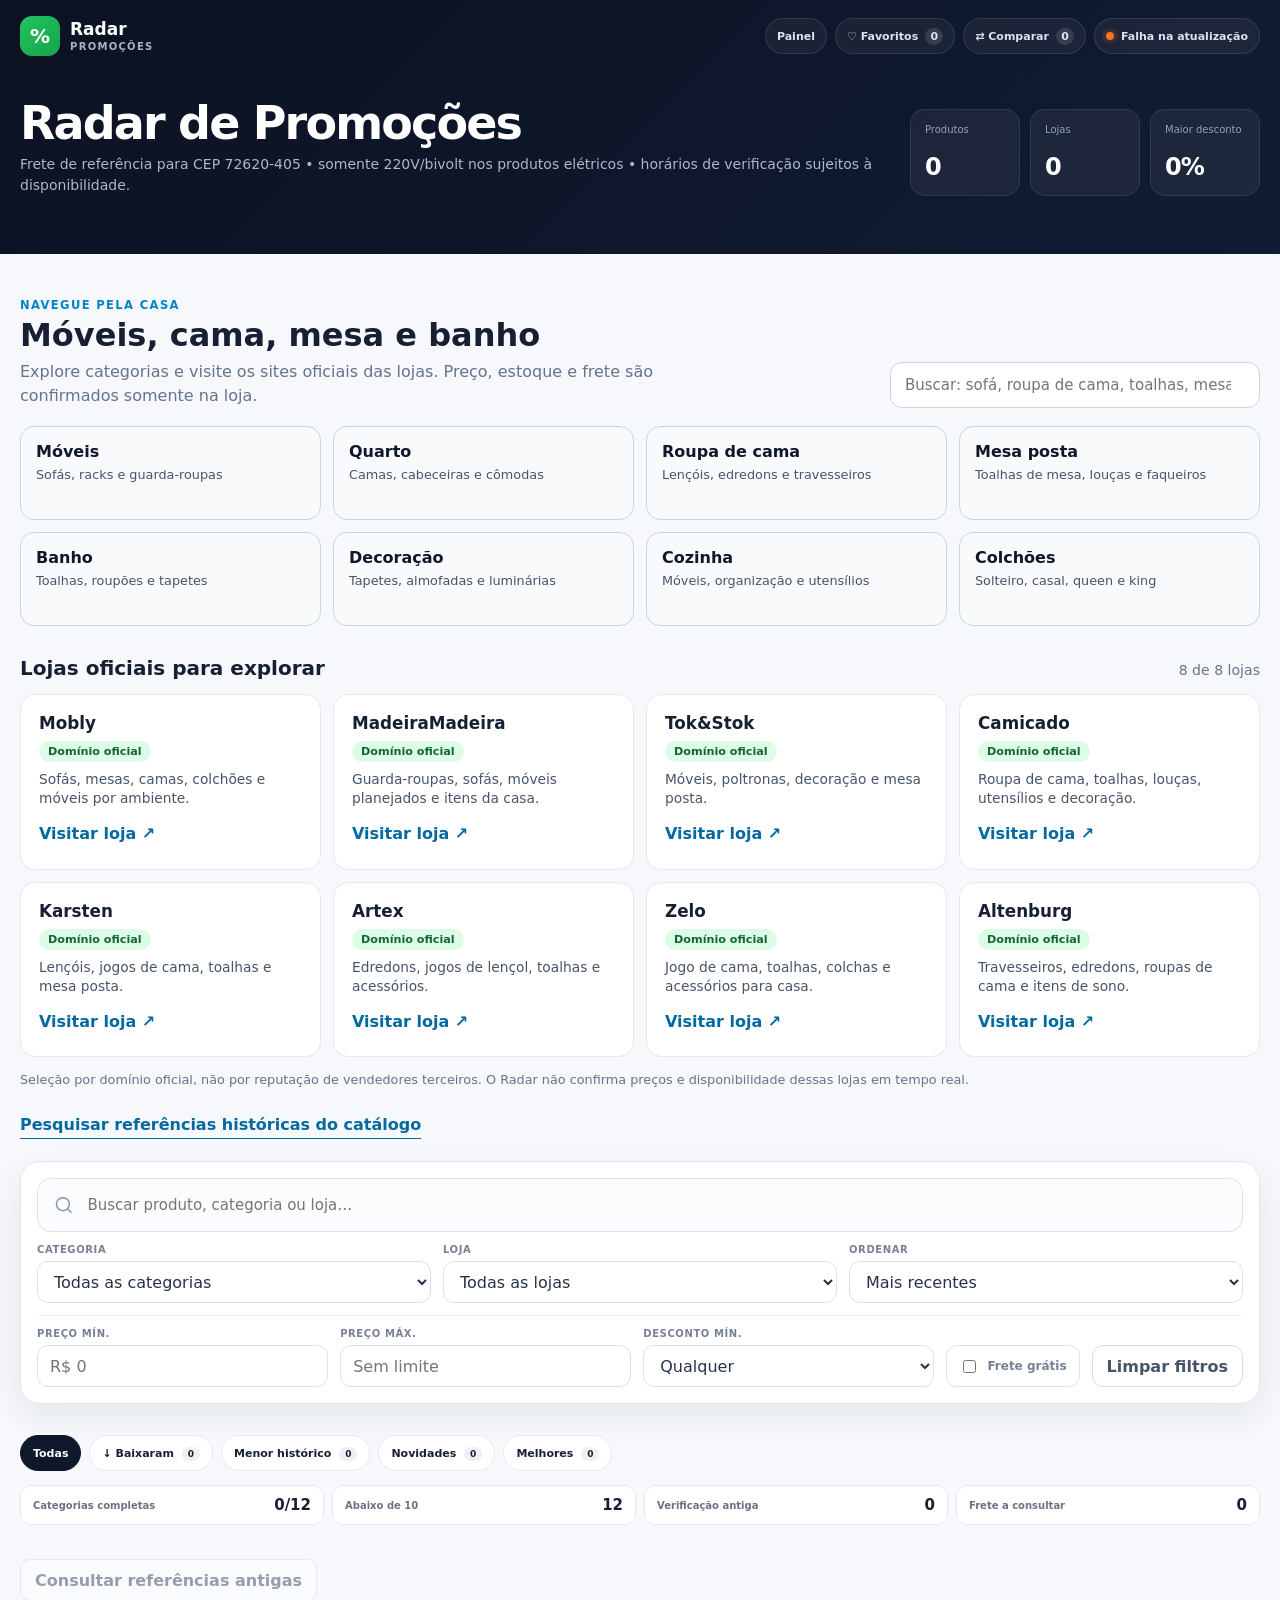
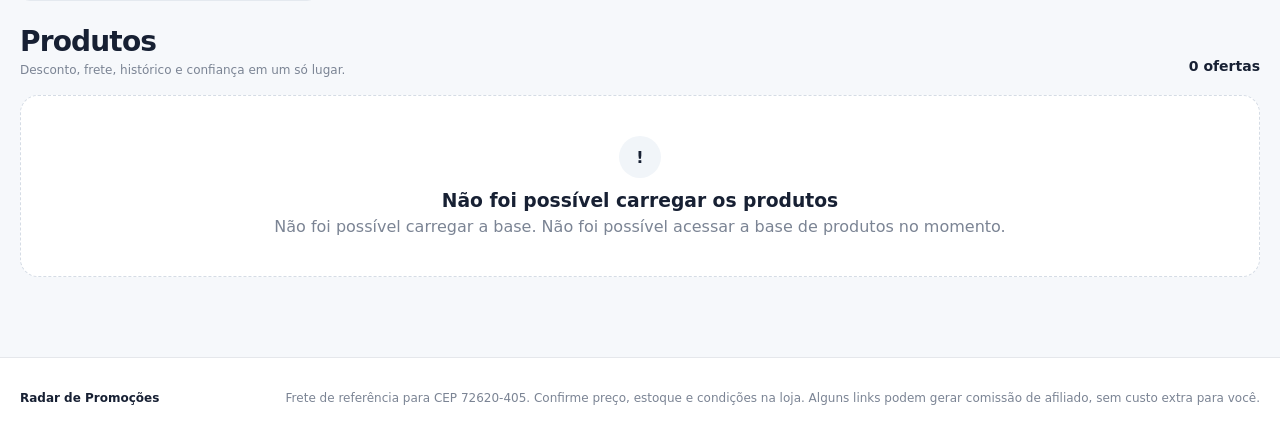
==== public/index.html @ 931dfaf1 "fix: atualizar versoes de scripts e cache PWA apos revisao" ====
<!doctype html>
<html lang="pt-BR">
<head>
  <meta charset="utf-8" />
  <meta name="viewport" content="width=device-width, initial-scale=1, viewport-fit=cover" />
  <meta name="theme-color" content="#0f172a" />
  <meta name="mobile-web-app-capable" content="yes" />
  <meta name="apple-mobile-web-app-capable" content="yes" />
  <meta name="apple-mobile-web-app-status-bar-style" content="black-translucent" />
  <meta name="apple-mobile-web-app-title" content="Radar" />
  <title>Radar de Promoções</title>
  <meta name="description" content="Catálogo de promoções com histórico de preço, frete, comparação e ofertas verificadas." />
  <meta property="og:title" content="Radar de Promoções" />
  <meta property="og:description" content="Compare preço, frete, histórico e confiança da loja em um só lugar." />
  <meta property="og:type" content="website" />
  <meta property="og:url" content="https://promocoes-65707.web.app/" />
  <link rel="canonical" href="https://promocoes-65707.web.app/" />
  <meta name="robots" content="index,follow" />
  <link rel="manifest" href="./manifest.webmanifest" />
  <link rel="icon" href="./icon.svg" type="image/svg+xml" />
  <link rel="stylesheet" href="./style.css?v=13" />
  <link rel="stylesheet" href="./enhancements.css?v=2" />
</head>
<body>
  <header class="site-header compact-header">
    <div class="container nav-wrap">
      <a class="brand" href="./" aria-label="Radar de Promoções">
        <span class="brand-mark">%</span>
        <span><strong>Radar</strong><small>Promoções</small></span>
      </a>
      <nav class="top-actions" aria-label="Ações">
        <a class="ghost-action" href="./admin.html">Painel</a>
        <button id="favoritesToggle" class="ghost-action" type="button">♡ Favoritos <span id="favoritesCount">0</span></button>
        <button id="compareToggle" class="ghost-action" type="button">⇄ Comparar <span id="compareCount">0</span></button>
        <button id="installApp" class="ghost-action hidden" type="button">Instalar app</button>
        <div class="header-status" id="status"><span class="status-dot"></span><span>Carregando…</span></div>
      </nav>
    </div>

    <div class="container hero compact-hero">
      <div class="hero-copy">
        <h1>Radar de Promoções</h1>
        <p>Frete de referência para CEP 72620-405 • somente 220V/bivolt nos produtos elétricos • horários de verificação sujeitos à disponibilidade.</p>
      </div>
      <div class="hero-stats" aria-label="Resumo do catálogo">
        <div class="stat-card"><span class="stat-label">Produtos</span><strong id="statOffers">0</strong></div>
        <div class="stat-card"><span class="stat-label">Lojas</span><strong id="statStores">0</strong></div>
        <div class="stat-card"><span class="stat-label">Maior desconto</span><strong id="statDiscount">0%</strong></div>
      </div>
    </div>
  </header>

  <main>
    <section id="homeDiscovery" class="container home-discovery" aria-label="Explorar móveis, cama, mesa e banho"></section>
    <section class="container discovery">
      <div class="search-panel">
        <div class="search-box">
          <svg viewBox="0 0 24 24" aria-hidden="true"><path d="m21 21-4.35-4.35m2.35-5.65a8 8 0 1 1-16 0 8 8 0 0 1 16 0Z"/></svg>
          <input id="search" type="search" placeholder="Buscar produto, categoria ou loja…" autocomplete="off" />
        </div>

        <div class="filter-row primary-filters">
          <label><span>Categoria</span><select id="category"><option value="">Todas as categorias</option></select></label>
          <label><span>Loja</span><select id="store"><option value="">Todas as lojas</option></select></label>
          <label><span>Ordenar</span><select id="sort">
            <option value="newest">Mais recentes</option>
            <option value="score">Melhor oferta</option>
            <option value="discount">Maior desconto</option>
            <option value="totalAsc">Menor total com frete</option>
            <option value="priceAsc">Menor preço</option>
            <option value="priceDesc">Maior preço</option>
          </select></label>
        </div>

        <div class="advanced-filters">
          <label><span>Preço mín.</span><input id="minPrice" type="number" min="0" step="50" placeholder="R$ 0" /></label>
          <label><span>Preço máx.</span><input id="maxPrice" type="number" min="0" step="50" placeholder="Sem limite" /></label>
          <label><span>Desconto mín.</span><select id="minDiscount">
            <option value="0">Qualquer</option><option value="10">10%+</option><option value="20">20%+</option><option value="30">30%+</option><option value="40">40%+</option>
          </select></label>
          <label class="check-filter"><input id="freeShipping" type="checkbox" /><span>Frete grátis</span></label>
          <button id="clearFilters" class="clear-filter" type="button">Limpar filtros</button>
        </div>
      </div>
      <div class="category-strip-wrap"><div class="category-strip" id="categoryChips" aria-label="Categorias"></div></div>
    </section>

    <section class="container offers-section">
      <div class="state-card freshness-notice hidden" id="freshnessWarning" role="status"></div>
      <button id="historicalToggle" class="secondary-button" type="button" disabled>Consultar referências antigas</button>
      <div class="section-heading">
        <div><h2>Produtos</h2><p class="section-subtitle">Desconto, frete, histórico e confiança em um só lugar.</p></div>
        <div class="section-meta"><strong id="count">0 ofertas</strong><span id="updated"></span></div>
      </div>
      <section id="offers" class="grid"></section>
      <section id="empty" class="state-card hidden"><div class="state-icon">⌕</div><h3>Nenhum produto encontrado</h3><p>Tente outro termo ou remova algum filtro.</p></section>
      <section id="error" class="state-card hidden"><div class="state-icon">!</div><h3>Não foi possível carregar os produtos</h3><p id="errorMessage"></p></section>
    </section>
  </main>

  <aside id="comparePanel" class="drawer hidden" aria-label="Comparação de produtos">
    <div class="drawer-backdrop" data-close-compare></div>
    <div class="drawer-card">
      <div class="drawer-head"><div><strong>Comparar produtos</strong><small>Selecione até 3</small></div><button type="button" class="icon-button" data-close-compare>×</button></div>
      <div id="compareContent" class="compare-content"></div>
      <button id="clearCompare" class="secondary-button" type="button">Limpar comparação</button>
    </div>
  </aside>

  <nav class="mobile-nav" aria-label="Navegação do app">
    <a href="./" class="mobile-nav-item active"><span>⌂</span><small>Início</small></a>
    <button id="mobileFavorites" class="mobile-nav-item" type="button"><span>♡</span><small>Favoritos</small></button>
    <button id="mobileCompare" class="mobile-nav-item" type="button"><span>⇄</span><small>Comparar</small></button>
    <a href="./admin.html" class="mobile-nav-item"><span>▦</span><small>Painel</small></a>
  </nav>

  <footer class="site-footer"><div class="container footer-inner"><strong>Radar de Promoções</strong><p>Frete de referência para CEP 72620-405. Confirme preço, estoque e condições na loja. Alguns links podem gerar comissão de afiliado, sem custo extra para você.</p></div></footer>

  <script src="./fetch-fallback.js?v=1"></script>
  <script src="./catalog-policy.js?v=2"></script>
  <script src="./search-engine.js?v=1"></script>
  <script src="./app.js?v=13"></script>
  <script src="./auto-refresh.js?v=1"></script>
  <script src="./enhancements.js?v=1"></script>
  <script src="./home-discovery.js?v=1"></script>
  <script>
    let installPrompt = null;
    const installButton = document.getElementById('installApp');
    if ('serviceWorker' in navigator) window.addEventListener('load', () => navigator.serviceWorker.register('/sw.js'));
    window.addEventListener('beforeinstallprompt', e => { e.preventDefault(); installPrompt = e; installButton?.classList.remove('hidden'); });
    installButton?.addEventListener('click', async () => { if (!installPrompt) return; installPrompt.prompt(); await installPrompt.userChoice; installPrompt = null; installButton.classList.add('hidden'); });
    window.addEventListener('appinstalled', () => { installPrompt = null; installButton?.classList.add('hidden'); });
  </script>
</body>
</html>
---- public/style.css ----
:root{font-family:Inter,ui-sans-serif,system-ui,-apple-system,BlinkMacSystemFont,"Segoe UI",sans-serif;color:#172033;background:#f6f8fb;--navy:#0f172a;--ink:#172033;--muted:#6b7280;--line:#e6eaf0;--surface:#fff;--accent:#16a34a;--accent-soft:#ecfdf3;--orange:#f97316;--blue:#2563eb;--shadow:0 12px 32px rgba(15,23,42,.08)}*{box-sizing:border-box}html{scroll-behavior:smooth}body{margin:0;min-height:100vh;background:#f6f8fb;color:var(--ink)}a{color:inherit}button,input,select{font:inherit}.container{width:min(1240px,calc(100% - 36px));margin:0 auto}.hidden{display:none!important}.site-header{color:#fff;background:linear-gradient(135deg,#0b1222,#111c33);padding-bottom:58px}.nav-wrap{min-height:72px;display:flex;align-items:center;justify-content:space-between;gap:20px}.brand{display:inline-flex;align-items:center;gap:10px;text-decoration:none}.brand-mark{width:40px;height:40px;display:grid;place-items:center;border-radius:12px;background:linear-gradient(135deg,#22c55e,#16a34a);font-weight:900;font-size:20px}.brand>span:last-child{display:grid;line-height:1}.brand strong{font-size:17px}.brand small{margin-top:4px;color:#a9b2c4;font-size:10px;text-transform:uppercase;letter-spacing:.13em;font-weight:800}.top-actions{display:flex;gap:8px;align-items:center;flex-wrap:wrap;justify-content:flex-end}.ghost-action,.header-status{display:inline-flex;align-items:center;gap:7px;min-height:36px;padding:0 11px;border-radius:999px;border:1px solid rgba(255,255,255,.1);background:rgba(255,255,255,.05);color:#dce3ef;font-size:11px;font-weight:800;text-decoration:none}.ghost-action{cursor:pointer}.ghost-action.active,.ghost-action:hover{background:#fff;color:var(--navy)}.ghost-action span{min-width:18px;padding:2px 5px;border-radius:999px;background:rgba(255,255,255,.12);text-align:center}.ghost-action.active span{background:#e2e8f0}.status-dot{width:8px;height:8px;border-radius:50%;background:#22c55e;box-shadow:0 0 0 4px rgba(34,197,94,.12)}.compact-hero{display:grid;grid-template-columns:1fr auto;gap:28px;align-items:end;padding-top:28px}.compact-hero h1{margin:0 0 8px;font-size:clamp(30px,4vw,46px);letter-spacing:-.04em;line-height:1}.compact-hero .hero-copy p{margin:0;color:#aeb8ca;font-size:14px;line-height:1.5}.hero-stats{display:grid;grid-template-columns:repeat(3,110px);gap:10px}.stat-card{padding:14px;border-radius:15px;border:1px solid rgba(255,255,255,.09);background:rgba(255,255,255,.055)}.stat-label{display:block;color:#95a1b5;font-size:10px;min-height:25px}.stat-card strong{display:block;margin-top:4px;font-size:24px;letter-spacing:-.04em}.discovery{position:relative;margin-top:-28px;z-index:2}.search-panel{padding:16px;border-radius:20px;background:#fff;border:1px solid #e3e8ef;box-shadow:var(--shadow)}.search-box{min-height:54px;display:flex;align-items:center;gap:12px;padding:0 16px;border:1px solid #dce2ea;border-radius:14px;background:#fbfcfe}.search-box:focus-within{border-color:#8fd4a7;box-shadow:0 0 0 4px rgba(34,197,94,.08)}.search-box svg{width:20px;height:20px;fill:none;stroke:#8792a5;stroke-width:1.8;stroke-linecap:round}.search-box input{width:100%;border:0;outline:0;background:transparent;color:var(--ink);font-size:15px}.filter-row{display:grid;grid-template-columns:repeat(3,1fr);gap:12px;margin-top:12px}.filter-row label,.advanced-filters label{display:grid;gap:6px}.filter-row label>span,.advanced-filters label>span{color:#778195;font-size:10px;font-weight:800;text-transform:uppercase;letter-spacing:.06em}select,.advanced-filters input[type=number]{width:100%;min-height:42px;padding:0 12px;border:1px solid #dde2ea;border-radius:11px;background:#fff;color:#273248;outline:none}.advanced-filters{display:grid;grid-template-columns:1fr 1fr 1fr auto auto;gap:12px;align-items:end;margin-top:12px;padding-top:12px;border-top:1px solid #eef2f6}.check-filter{min-height:42px;display:flex!important;grid-template-columns:auto 1fr;align-items:center;gap:8px!important;padding:0 12px;border:1px solid #dde2ea;border-radius:11px;background:#fff}.check-filter span{text-transform:none!important;letter-spacing:0!important;font-size:12px!important}.clear-filter,.secondary-button{min-height:42px;padding:0 14px;border:1px solid #d7dde6;border-radius:11px;background:#fff;color:#475569;font-weight:800;cursor:pointer}.clear-filter:hover,.secondary-button:hover{background:#f8fafc}.category-strip{display:flex;gap:8px;padding:16px 2px 3px;overflow-x:auto;scrollbar-width:none}.category-strip::-webkit-scrollbar{display:none}.category-chip{flex:0 0 auto;border:1px solid #e1e6ed;background:#fff;color:#455066;padding:8px 12px;border-radius:999px;font-size:12px;font-weight:800;cursor:pointer}.category-chip b{margin-left:4px;padding:2px 6px;border-radius:999px;background:#f1f5f9;font-size:10px}.category-chip.active{background:var(--navy);color:#fff;border-color:var(--navy)}.category-chip.active b{background:rgba(255,255,255,.15)}.offers-section{padding:34px 0 80px}.section-heading{display:flex;align-items:end;justify-content:space-between;gap:20px;margin-bottom:18px}.section-heading h2{margin:0;font-size:28px;letter-spacing:-.03em}.section-subtitle{margin:5px 0 0;color:#7b8494;font-size:12px}.section-meta{display:grid;justify-items:end;gap:3px}.section-meta strong{font-size:14px}.section-meta span{font-size:11px;color:#8a94a6}.grid{display:grid;grid-template-columns:repeat(4,minmax(0,1fr));gap:18px}.card{overflow:hidden;display:flex;flex-direction:column;border:1px solid #e7ebf0;border-radius:19px;background:#fff;box-shadow:0 6px 18px rgba(15,23,42,.05);transition:.2s ease}.card:hover{transform:translateY(-3px);box-shadow:0 18px 40px rgba(15,23,42,.1)}.image-wrap{position:relative;display:grid;place-items:center;aspect-ratio:1.18/1;background:#fff;border-bottom:1px solid #eff2f5}.image-link{width:100%;height:100%;display:block}.product-image{width:100%;height:100%;object-fit:contain;padding:18px}.badge{position:absolute;top:11px;left:11px;padding:7px 9px;border-radius:9px;background:#f97316;color:#fff;font-size:12px;font-weight:900}.favorite-button{position:absolute;left:11px;bottom:11px;width:34px;height:34px;border-radius:50%;border:1px solid #e5e7eb;background:rgba(255,255,255,.96);color:#64748b;font-size:18px;cursor:pointer;box-shadow:0 4px 12px rgba(15,23,42,.08)}.favorite-button.active{color:#dc2626;background:#fff1f2}.store-pill{position:absolute;right:11px;top:11px;max-width:55%;overflow:hidden;text-overflow:ellipsis;white-space:nowrap;padding:7px 9px;border-radius:9px;background:rgba(255,255,255,.95);border:1px solid #e8ecf1;color:#5b6577;font-size:10px;font-weight:800}.card-body{padding:15px;display:flex;flex-direction:column;gap:9px;flex:1}.tag-row{display:flex;gap:5px;flex-wrap:wrap;min-height:21px}.tag{display:inline-flex;align-items:center;padding:4px 7px;border-radius:999px;background:#f1f5f9;color:#475569;font-size:9px;font-weight:900}.tag-new{background:#dbeafe;color:#1d4ed8}.tag-drop{background:#dcfce7;color:#15803d}.tag-trust{background:#ecfdf3;color:#166534}.category-label{color:var(--accent);font-size:10px;font-weight:900;text-transform:uppercase;letter-spacing:.08em}.product-name{margin:0;min-height:43px;display:-webkit-box;-webkit-line-clamp:2;-webkit-box-orient:vertical;overflow:hidden;font-size:15px;line-height:1.42;font-weight:800}.product-name a{text-decoration:none}.score-row{display:flex;align-items:center;justify-content:space-between;gap:8px}.score-badge{display:inline-flex;padding:5px 7px;border-radius:8px;background:#f1f5f9;color:#475569;font-size:10px;font-weight:900}.score-excelente{background:#dcfce7;color:#166534}.score-boa{background:#ecfccb;color:#3f6212}.score-interessante{background:#fef3c7;color:#92400e}.history-note{color:#64748b;font-size:9px}.old-price{min-height:16px;color:#9aa3b2;text-decoration:line-through;font-size:11px}.price-line{display:flex;align-items:baseline;gap:7px;flex-wrap:wrap}.price{font-size:24px;font-weight:950;letter-spacing:-.04em}.saving{color:#15803d;font-size:10px;font-weight:900}.perks{display:flex;flex-wrap:wrap;gap:6px}.perk{padding:6px 8px;border-radius:8px;background:#f7f9fb;border:1px solid #edf0f4;color:#637087;font-size:10px;font-weight:750}.perk.coupon{background:var(--accent-soft);border-color:#d6f3df;color:#16763a}.perk.total{background:#eff6ff;border-color:#dbeafe;color:#1d4ed8}.compare-check{display:flex;align-items:center;gap:7px;color:#64748b;font-size:10px;font-weight:800}.verified{display:flex;align-items:center;gap:6px;color:#8a94a6;font-size:10px;margin-top:auto}.verified:before{content:"✓";width:17px;height:17px;display:grid;place-items:center;border-radius:50%;background:var(--accent-soft);color:var(--accent);font-weight:900}.card-actions{display:grid;grid-template-columns:auto 1fr;gap:7px}.details,.buy{display:flex;align-items:center;justify-content:center;min-height:42px;border-radius:11px;text-decoration:none;font-size:12px;font-weight:900}.details{padding:0 12px;border:1px solid #dde3ea;color:#475569;background:#fff}.buy{background:var(--navy);color:#fff}.buy:hover{background:#1e293b}.state-card{background:#fff;border:1px dashed #d5dce5;border-radius:18px;padding:40px 20px;text-align:center}.state-icon{width:42px;height:42px;margin:0 auto 12px;display:grid;place-items:center;border-radius:50%;background:#f1f5f9;font-weight:900}.state-card h3{margin:0 0 6px}.state-card p{margin:0;color:#7b8494}.drawer{position:fixed;inset:0;z-index:50}.drawer-backdrop{position:absolute;inset:0;background:rgba(15,23,42,.45)}.drawer-card{position:absolute;right:0;top:0;bottom:0;width:min(720px,94vw);background:#fff;padding:20px;box-shadow:-20px 0 50px rgba(15,23,42,.18);overflow:auto}.drawer-head{display:flex;justify-content:space-between;align-items:center;margin-bottom:18px}.drawer-head>div{display:grid;gap:3px}.drawer-head small{color:#94a3b8}.icon-button{width:36px;height:36px;border:1px solid #e2e8f0;border-radius:50%;background:#fff;font-size:24px;cursor:pointer}.compare-scroll{overflow-x:auto}.compare-table{width:100%;border-collapse:collapse;min-width:560px}.compare-table th,.compare-table td{border-bottom:1px solid #eef2f7;padding:12px;text-align:left;vertical-align:top;font-size:12px}.compare-table th{font-weight:900;color:#334155}.compare-table thead th{position:relative;background:#f8fafc}.compare-remove{float:right;border:0;background:transparent;font-size:18px;cursor:pointer;color:#94a3b8}.empty-compare{padding:30px;border:1px dashed #d6dde6;border-radius:14px;color:#64748b;text-align:center}.site-footer{border-top:1px solid #e5e7eb;background:#fff}.footer-inner{min-height:80px;display:flex;align-items:center;justify-content:space-between;gap:20px;font-size:12px}.footer-inner p{margin:0;color:#7b8494}.mobile-nav{display:none}.detail-page,.admin-page{padding:28px 0 70px}.detail-grid{display:grid;grid-template-columns:minmax(300px,.8fr) minmax(0,1.2fr);gap:28px}.detail-card,.admin-card{background:#fff;border:1px solid #e7ebf0;border-radius:18px;padding:20px;box-shadow:0 6px 18px rgba(15,23,42,.05)}.detail-image{width:100%;aspect-ratio:1/1;object-fit:contain}.detail-title{margin:0 0 10px;font-size:28px;line-height:1.15}.detail-meta{display:flex;flex-wrap:wrap;gap:7px;margin:12px 0}.detail-price{font-size:34px;font-weight:950}.history-bars{display:flex;align-items:flex-end;gap:8px;min-height:180px;padding:18px 0;border-bottom:1px solid #eef2f7}.history-bar-wrap{flex:1;min-width:20px;text-align:center}.history-bar{width:100%;min-height:6px;border-radius:6px 6px 0 0;background:linear-gradient(#22c55e,#16a34a)}.history-bar-wrap small{display:block;margin-top:6px;color:#64748b;font-size:9px}.admin-grid{display:grid;grid-template-columns:repeat(4,1fr);gap:14px}.admin-stat{background:#fff;border:1px solid #e5eaf0;border-radius:15px;padding:18px}.admin-stat span{display:block;color:#64748b;font-size:11px}.admin-stat strong{display:block;margin-top:6px;font-size:28px}.admin-table{width:100%;border-collapse:collapse}.admin-table th,.admin-table td{padding:10px;border-bottom:1px solid #eef2f7;text-align:left;font-size:12px}.log-list{display:grid;gap:9px}.log-item{padding:12px;border:1px solid #edf1f5;border-radius:10px;background:#fbfcfd;font-size:12px}.app-header-simple{background:#0f172a;color:#fff}.app-header-simple .container{min-height:66px;display:flex;align-items:center;justify-content:space-between}.back-link{color:#dbe4ef;text-decoration:none;font-weight:800;font-size:12px}
@media(max-width:1050px){.grid{grid-template-columns:repeat(3,minmax(0,1fr))}.compact-hero{grid-template-columns:1fr}.hero-stats{grid-template-columns:repeat(3,minmax(0,1fr));max-width:430px}.advanced-filters{grid-template-columns:repeat(3,1fr)}.admin-grid{grid-template-columns:repeat(2,1fr)}}
@media(max-width:760px){.container{width:min(100% - 24px,1240px)}.site-header{padding-bottom:48px}.nav-wrap{min-height:66px}.top-actions .ghost-action:not(#installApp),.header-status{display:none}.compact-hero{padding-top:18px}.hero-stats{width:100%;max-width:none}.filter-row,.advanced-filters{grid-template-columns:1fr 1fr}.grid{grid-template-columns:repeat(2,minmax(0,1fr))}.section-heading{align-items:flex-start;flex-direction:column}.section-meta{justify-items:start}.footer-inner{padding:18px 0 82px;align-items:flex-start;flex-direction:column}.mobile-nav{position:fixed;z-index:40;left:10px;right:10px;bottom:max(10px,env(safe-area-inset-bottom));display:grid;grid-template-columns:repeat(4,1fr);padding:7px;border:1px solid #dfe5ec;border-radius:18px;background:rgba(255,255,255,.96);box-shadow:0 14px 40px rgba(15,23,42,.18);backdrop-filter:blur(14px)}.mobile-nav-item{border:0;background:transparent;text-decoration:none;color:#64748b;display:grid;place-items:center;gap:2px;padding:6px;border-radius:12px;cursor:pointer}.mobile-nav-item span{font-size:18px}.mobile-nav-item small{font-size:9px;font-weight:800}.mobile-nav-item.active{background:#f1f5f9;color:#0f172a}.detail-grid{grid-template-columns:1fr}.admin-grid{grid-template-columns:1fr 1fr}}
@media(max-width:520px){.grid{grid-template-columns:1fr}.hero-stats{grid-template-columns:repeat(3,1fr);gap:7px}.stat-card{padding:11px}.stat-card strong{font-size:20px}.brand small{display:none}.product-name{min-height:auto}.advanced-filters{grid-template-columns:1fr}.card-actions{grid-template-columns:1fr 1fr}.admin-grid{grid-template-columns:1fr}.detail-title{font-size:23px}}

/* Avisos de validade e integridade do catálogo */
.freshness-notice{margin:0 0 14px;padding:15px 18px;border:1px solid #d97706;background:#fffbeb;color:#78350f;font-weight:600}
#historicalToggle{display:block;margin:0 0 24px;padding:10px 14px;border-radius:10px;cursor:pointer}
#historicalToggle:disabled{opacity:.55;cursor:not-allowed}
.tag-stale{background:#fff3d6;color:#92400e;border:1px solid #f59e0b}
.stale-alert{background:#fffbeb;color:#78350f;border-left:4px solid #f59e0b;padding:12px;border-radius:8px;line-height:1.45}

/* Descoberta da casa: editorial e links para dominios oficiais */
.home-discovery{margin-top:22px;margin-bottom:26px;padding-top:22px;padding-bottom:24px}
.home-discovery-heading{display:flex;align-items:end;justify-content:space-between;gap:24px;margin-bottom:18px}
.home-discovery-heading h2{font-size:clamp(1.5rem,2.5vw,2.25rem);margin:4px 0 6px}
.home-discovery-heading p{max-width:650px;margin:0;color:#64748b;line-height:1.5}
.home-eyebrow{display:block;font-weight:800;text-transform:uppercase;letter-spacing:.12em;color:#0284c7;font-size:.72rem}
.home-store-search{width:min(100%,370px);min-height:46px;padding:12px 14px;border:1px solid #cbd5e1;background:#fff;color:#0f172a;border-radius:12px;font-size:15px}
.home-topic-grid{display:grid;grid-template-columns:repeat(4,minmax(0,1fr));gap:12px}
.home-topic{display:flex;flex-direction:column;text-align:left;gap:5px;min-height:94px;padding:15px;border:1px solid #cbd5e1;border-radius:14px;background:#f8fafc;color:#0f172a;cursor:pointer;transition:transform .15s,border-color .15s}
.home-topic:hover,.home-topic.active{border-color:#0284c7;background:#ecfeff;transform:translateY(-1px)}
.home-topic strong{font-weight:800;font-size:1rem}
.home-topic small{font-size:.8rem;line-height:1.35;color:#475569}
.home-store-heading{display:flex;justify-content:space-between;align-items:baseline;margin-top:30px;margin-bottom:14px;gap:10px}
.home-store-heading h3{font-size:1.25rem;margin:0}
.home-store-count{color:#64748b;font-size:.88rem}
.home-store-grid{display:grid;grid-template-columns:repeat(4,minmax(0,1fr));gap:12px}
.home-store-card{display:flex;flex-direction:column;align-items:start;gap:8px;padding:18px;border:1px solid #e2e8f0;border-radius:15px;background:#fff}
.home-store-card h4{margin:0;font-size:1.05rem}
.home-store-card p{font-size:.86rem;line-height:1.4;color:#475569;flex:1;margin:0}
.home-official-pill{color:#166534;background:#dcfce7;border-radius:16px;padding:4px 9px;font-size:.7rem;font-weight:800}
.home-store-link{display:inline-flex;min-height:34px;align-items:center;font-weight:750;color:#0369a1;text-decoration:none}
.home-store-link:hover{text-decoration:underline}
.home-store-note{font-size:.8rem;line-height:1.5;color:#64748b;margin-top:13px}
.home-history-link{display:block;margin:22px 0 0;border:0;border-bottom:1px solid currentColor;background:transparent;padding:4px 0;cursor:pointer;color:#0369a1;font-weight:700}
.home-no-stores{padding:16px;color:#64748b}
@media(max-width:900px){.home-store-grid,.home-topic-grid{grid-template-columns:repeat(2,minmax(0,1fr))}.home-discovery-heading{align-items:stretch;flex-direction:column}.home-store-search{width:100%}}
@media(max-width:540px){.home-store-grid{grid-template-columns:1fr}.home-topic-grid{grid-template-columns:repeat(2,minmax(0,1fr));gap:8px}.home-topic{min-height:82px;padding:11px}.home-discovery{padding-bottom:10px}}
---- public/enhancements.css ----
.smart-tools{display:grid;gap:10px;margin:10px 0 0}.smart-view-row{display:flex;gap:8px;overflow-x:auto;padding:2px 0 4px;scrollbar-width:none}.smart-view-row::-webkit-scrollbar{display:none}.smart-view{flex:0 0 auto;min-height:36px;padding:0 12px;border:1px solid var(--line,#e5e7eb);border-radius:999px;background:var(--surface,#fff);color:var(--ink,#172033);font-size:11px;font-weight:900;cursor:pointer}.smart-view b{margin-left:4px;padding:2px 6px;border-radius:999px;background:rgba(148,163,184,.16);font-size:9px}.smart-view.active{background:var(--navy,#0f172a);color:#fff;border-color:var(--navy,#0f172a)}.catalog-health{display:grid;grid-template-columns:repeat(4,minmax(0,1fr));gap:8px}.catalog-health>div{display:flex;align-items:center;justify-content:space-between;gap:10px;padding:10px 12px;border:1px solid var(--line,#e5e7eb);border-radius:12px;background:var(--surface,#fff)}.catalog-health span{font-size:10px;color:var(--muted,#6b7280);font-weight:700}.catalog-health strong{font-size:15px}.smart-hidden{display:none!important}.load-more-area{display:flex;justify-content:center;padding:24px 0 0}.load-more-button{min-height:44px;padding:0 18px;border:1px solid var(--line,#d7dde6);border-radius:12px;background:var(--surface,#fff);color:var(--ink,#172033);font-weight:900;cursor:pointer}.load-more-button:hover{transform:translateY(-1px)}.score-badge{cursor:help}.perk.total{font-weight:900}.verified{font-weight:700}.share-actions{display:flex;gap:8px;flex-wrap:wrap;margin-top:10px}.share-offer,.score-help{min-height:40px;padding:0 13px;border:1px solid var(--line,#d7dde6);border-radius:11px;background:var(--surface,#fff);color:var(--ink,#172033);font-weight:900;cursor:pointer}.score-explanation{margin-top:10px;padding:12px;border-radius:12px;background:rgba(148,163,184,.12);color:var(--muted,#64748b);font-size:12px;line-height:1.5}.seo-note{font-size:10px;color:var(--muted,#64748b)}
/* Imagens: sempre mostrar o produto inteiro, principalmente no celular */
.image-wrap{overflow:hidden}.image-link{display:flex!important;align-items:center;justify-content:center;min-width:0;min-height:0}.product-image{display:block;max-width:100%;max-height:100%;object-fit:contain!important;object-position:center center!important}.detail-image{display:block;max-width:100%;height:auto!important;object-fit:contain!important;object-position:center center!important}
@media(max-width:760px){.catalog-health{grid-template-columns:repeat(2,minmax(0,1fr))}.smart-tools{margin-top:6px}.smart-view{min-height:34px;padding:0 10px}.catalog-health>div{padding:9px 10px}.image-wrap{aspect-ratio:1/1!important;min-height:170px;background:#fff}.product-image{width:100%!important;height:100%!important;padding:10px!important;object-fit:contain!important}.detail-card:first-child{padding:12px!important}.detail-image{width:100%!important;max-height:70vh!important;padding:8px!important}}
@media(max-width:480px){.image-wrap{min-height:155px}.product-image{padding:8px!important}}
@media(prefers-color-scheme:dark){:root{--ink:#e5e7eb;--muted:#94a3b8;--line:#303846;--surface:#16181c}body{background:#202224!important;color:#e5e7eb!important}.search-panel,.search-box,.card,.state-card,.drawer-card,.site-footer,.detail-card,.admin-card,.admin-stat,.category-chip,.clear-filter,.secondary-button,.check-filter,select,.advanced-filters input[type=number]{background:#16181c!important;color:#e5e7eb!important;border-color:#343a46!important}.search-box input{color:#e5e7eb!important}.category-chip.active,.buy{background:#0f172a!important}.perk{background:#20242a!important;border-color:#343a46!important;color:#cbd5e1!important}.perk.total{background:#172033!important;color:#bfdbfe!important}.details{background:#16181c!important;color:#e5e7eb!important;border-color:#343a46!important}.admin-table th,.admin-table td,.compare-table th,.compare-table td{border-color:#303846!important}.log-item{background:#1d2025!important;border-color:#303846!important}.mobile-nav{background:#111827!important;border-color:#303846!important}.smart-view.active{background:#e5e7eb!important;color:#111827!important}.catalog-health>div,.smart-view,.load-more-button,.share-offer,.score-help{background:#16181c;color:#e5e7eb;border-color:#343a46}.image-wrap{background:#fff!important}}
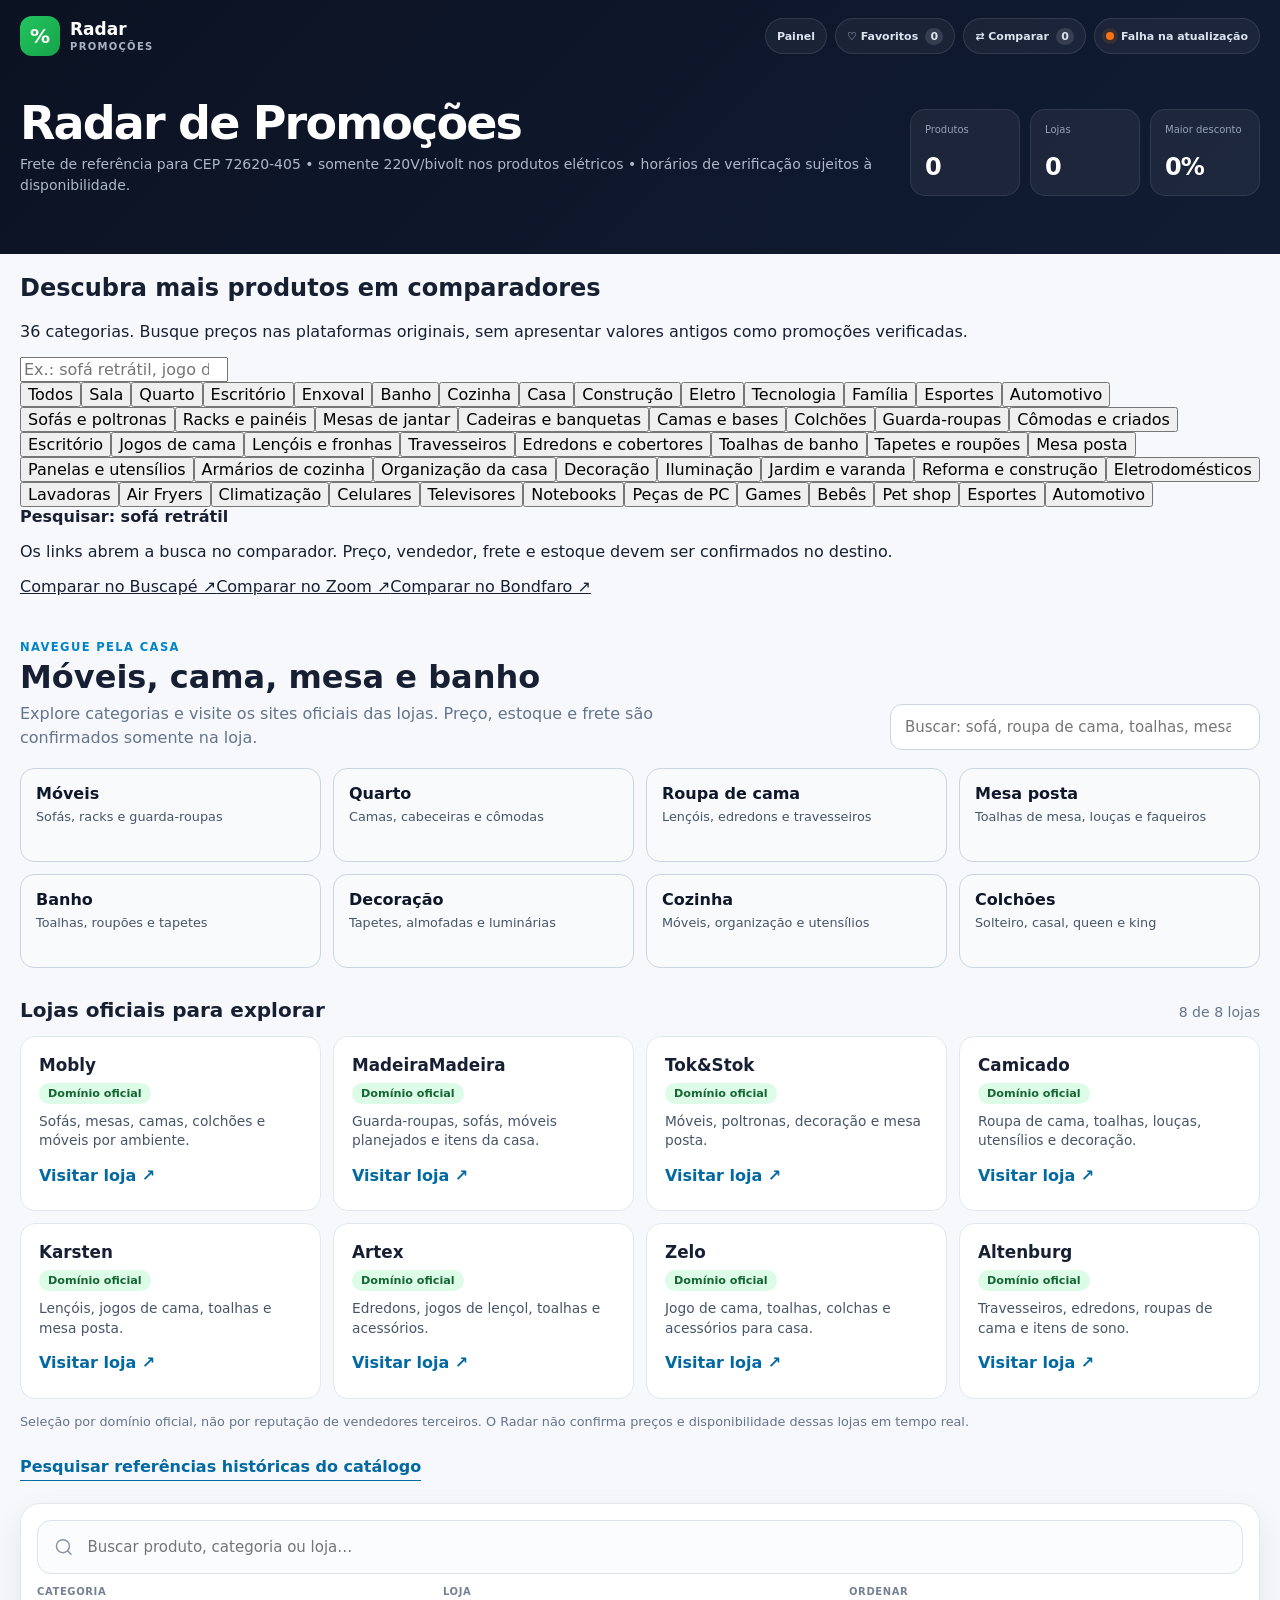
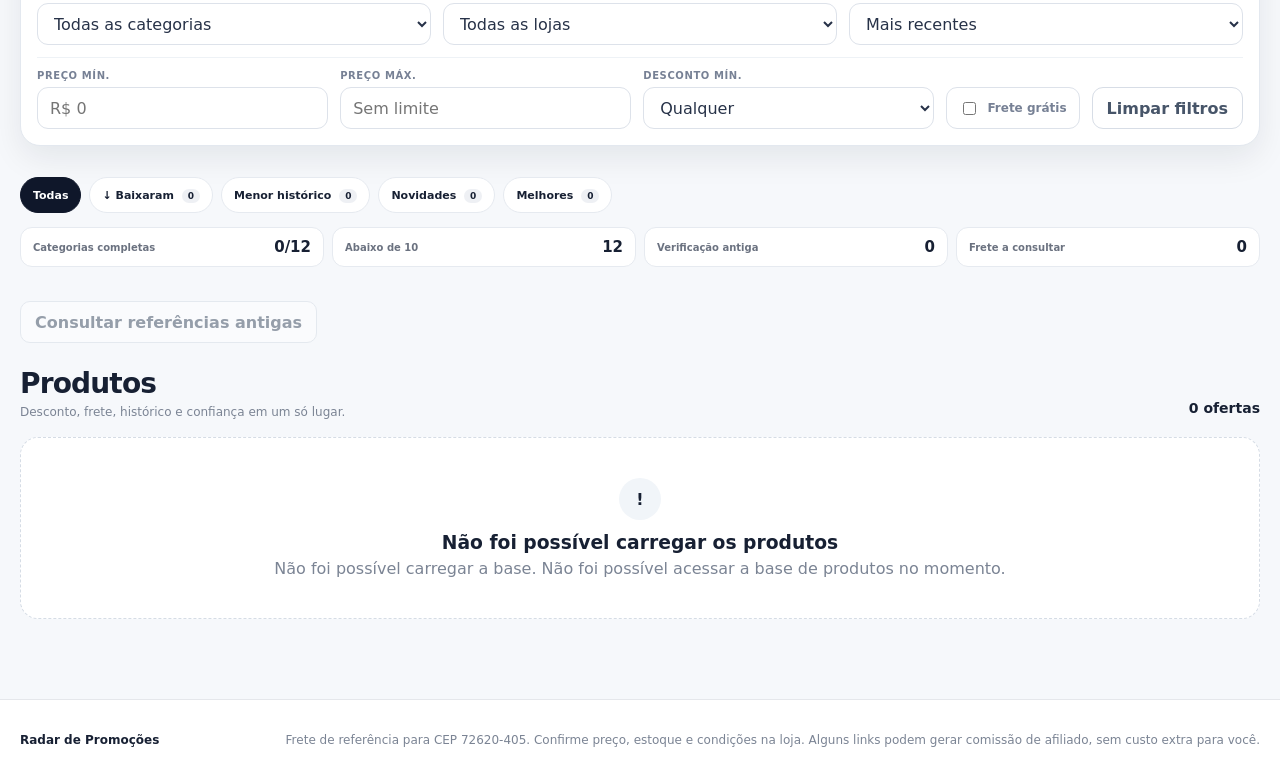
==== commit e67a6150: "feat: busca de 36 categorias em comparadores na home" ====
--- a/public/index.html
+++ b/public/index.html
@@ -18,7 +18,7 @@
   <meta name="robots" content="index,follow" />
   <link rel="manifest" href="./manifest.webmanifest" />
   <link rel="icon" href="./icon.svg" type="image/svg+xml" />
-  <link rel="stylesheet" href="./style.css?v=13" />
+  <link rel="stylesheet" href="./style.css?v=14" />
   <link rel="stylesheet" href="./enhancements.css?v=2" />
 </head>
 <body>
@@ -51,6 +51,7 @@
   </header>
 
   <main>
+    <section id="comparatorDiscovery" class="container comparator-discovery" aria-label="Descobrir produtos e comparar preços"></section>
     <section id="homeDiscovery" class="container home-discovery" aria-label="Explorar móveis, cama, mesa e banho"></section>
     <section class="container discovery">
       <div class="search-panel">
@@ -123,6 +124,7 @@
   <script src="./auto-refresh.js?v=1"></script>
   <script src="./enhancements.js?v=1"></script>
   <script src="./home-discovery.js?v=1"></script>
+  <script src="./comparator-discovery.js?v=1"></script>
   <script>
     let installPrompt = null;
     const installButton = document.getElementById('installApp');
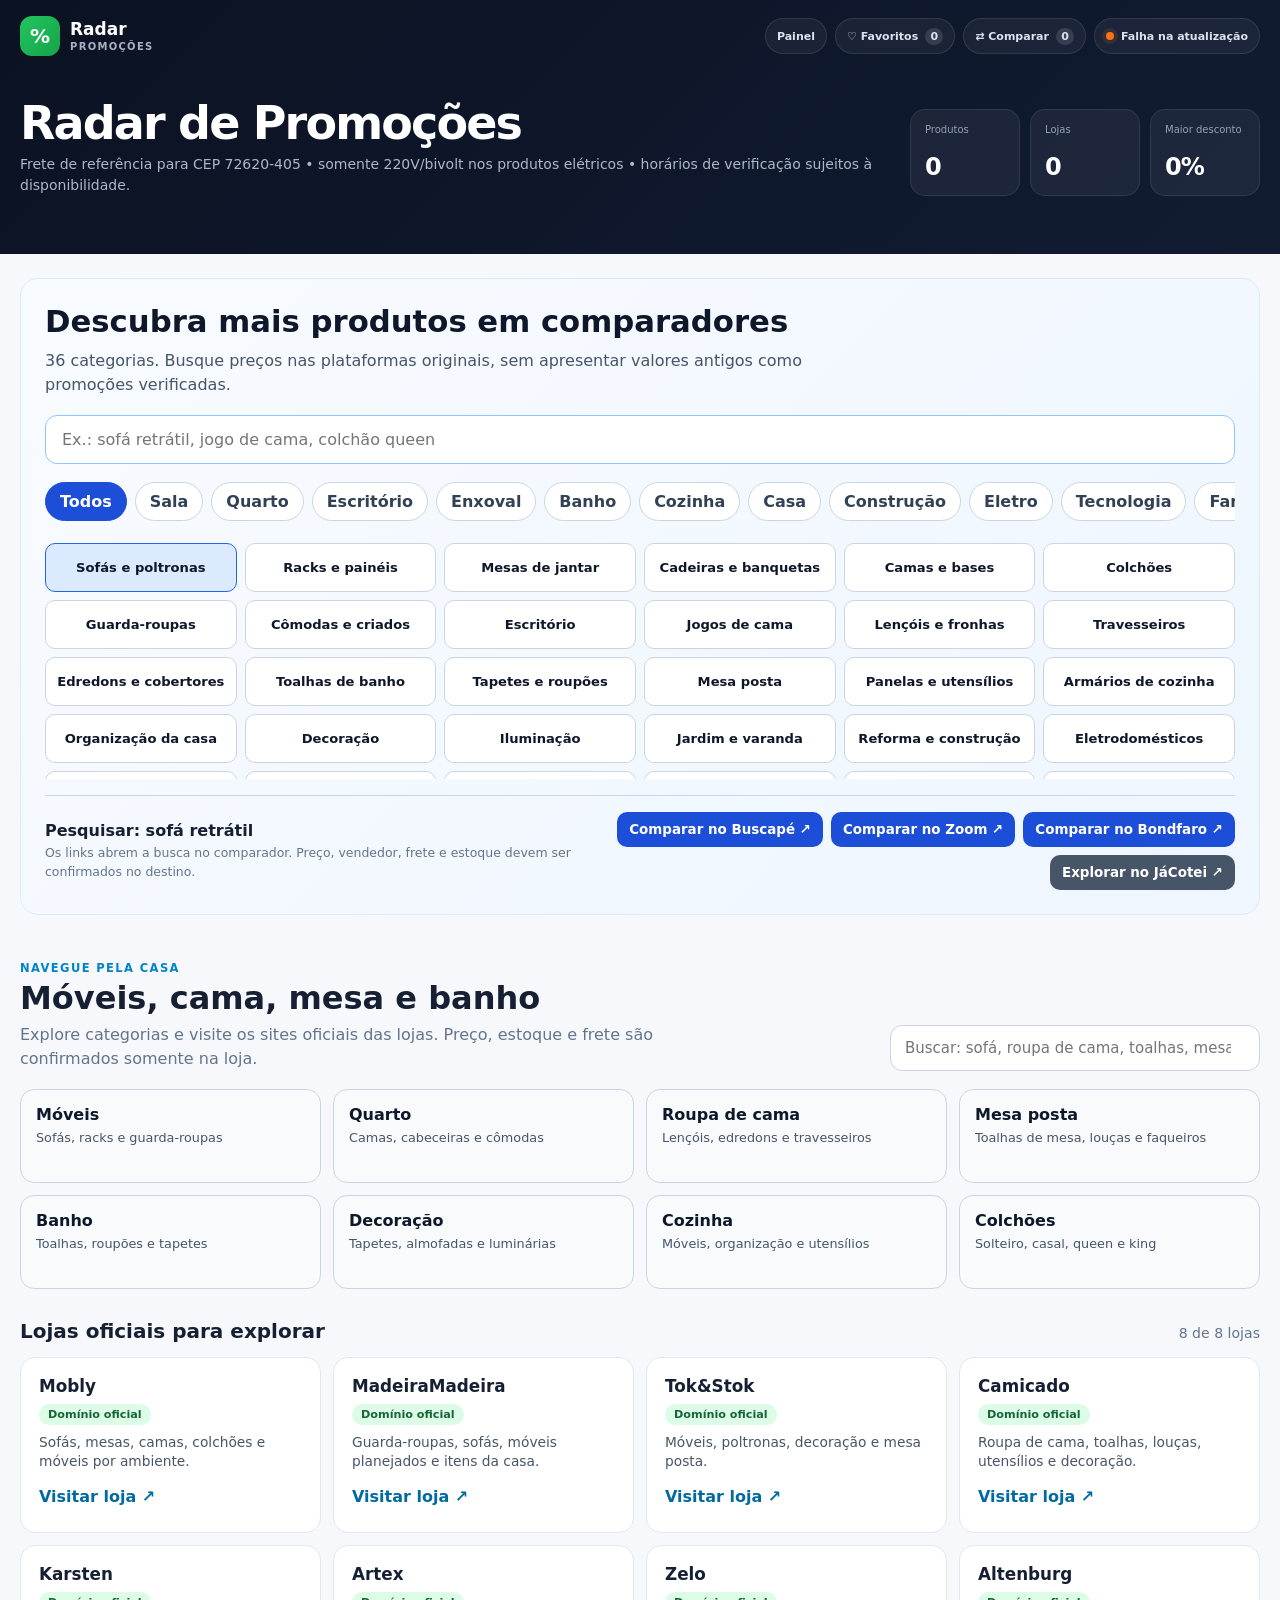
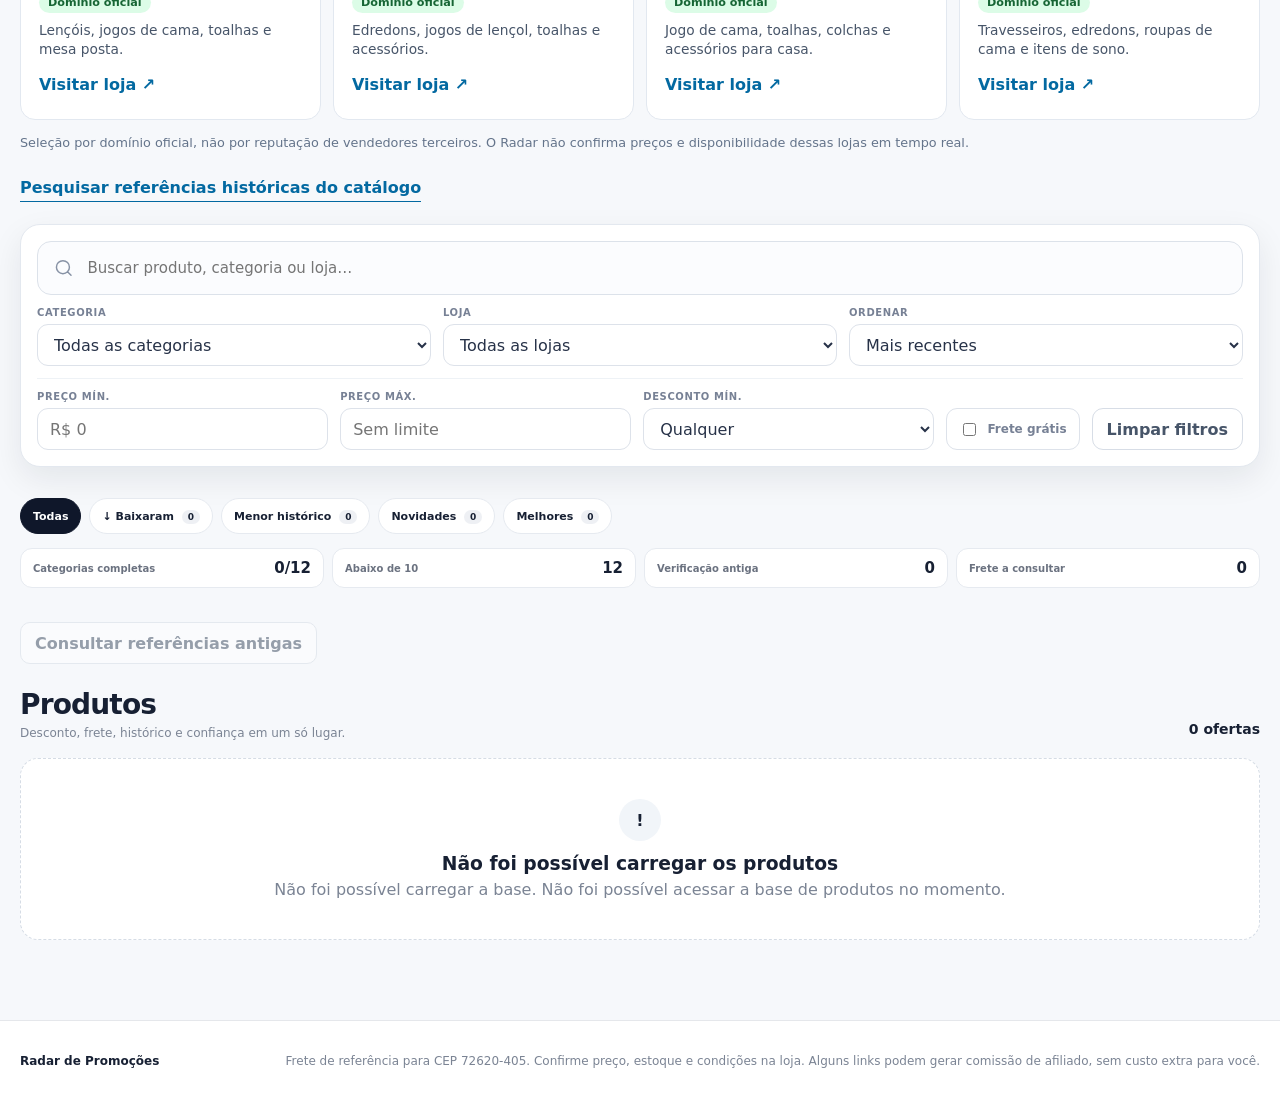
==== commit 1395d5ea: "chore: atualizar cache PWA e assets apos ajuste de procedencia" ====
--- a/public/index.html
+++ b/public/index.html
@@ -120,9 +120,9 @@
   <script src="./fetch-fallback.js?v=1"></script>
   <script src="./catalog-policy.js?v=2"></script>
   <script src="./search-engine.js?v=1"></script>
-  <script src="./app.js?v=13"></script>
+  <script src="./app.js?v=14"></script>
   <script src="./auto-refresh.js?v=1"></script>
-  <script src="./enhancements.js?v=1"></script>
+  <script src="./enhancements.js?v=2"></script>
   <script src="./home-discovery.js?v=1"></script>
   <script src="./comparator-discovery.js?v=1"></script>
   <script>
--- a/public/style.css
+++ b/public/style.css
@@ -37,3 +37,24 @@
 .home-no-stores{padding:16px;color:#64748b}
 @media(max-width:900px){.home-store-grid,.home-topic-grid{grid-template-columns:repeat(2,minmax(0,1fr))}.home-discovery-heading{align-items:stretch;flex-direction:column}.home-store-search{width:100%}}
 @media(max-width:540px){.home-store-grid{grid-template-columns:1fr}.home-topic-grid{grid-template-columns:repeat(2,minmax(0,1fr));gap:8px}.home-topic{min-height:82px;padding:11px}.home-discovery{padding-bottom:10px}}
+
+/* Radar v3 - descoberta por 36 temas e comparadores independentes */
+.comparator-discovery{margin-top:24px;margin-bottom:24px;padding:24px;border-radius:18px;background:linear-gradient(135deg,#f8fbff 0%,#eff6ff 100%);border:1px solid #dbeafe}
+.comparator-head h2{margin:0 0 10px;font-size:clamp(1.4rem,2.4vw,2rem);color:#0f172a}
+.comparator-head p{max-width:850px;margin:0 0 18px;color:#475569;line-height:1.5}
+.comparator-input{width:100%;padding:14px 16px;min-height:48px;background:#fff;color:#0f172a;border:1px solid #93c5fd;border-radius:12px;font:inherit}
+.comparator-groups{display:flex;gap:8px;overflow-x:auto;margin:18px 0;padding-bottom:4px}
+.comparator-tab{white-space:nowrap;padding:9px 14px;border:1px solid #cbd5e1;border-radius:22px;background:white;color:#334155;cursor:pointer;font-weight:700}
+.comparator-tab.active{background:#1d4ed8;color:#fff;border-color:#1d4ed8}
+.comparator-grid{display:grid;grid-template-columns:repeat(6,minmax(0,1fr));gap:8px;max-height:236px;overflow:auto}
+.comparator-category{padding:12px 8px;min-height:49px;border:1px solid #cbd5e1;border-radius:10px;background:#fff;color:#0f172a;cursor:pointer;font-size:.82rem;font-weight:700;line-height:1.3}
+.comparator-category.active,.comparator-category:hover{border-color:#2563eb;background:#dbeafe}
+.comparator-outlet{display:flex;justify-content:space-between;gap:15px;align-items:center;padding:16px 0 0;margin-top:16px;border-top:1px solid #cbd5e1}
+.comparator-outlet p{margin:4px 0 0;font-size:.78rem;line-height:1.45;color:#64748b}
+.comparator-actions{display:flex;flex-wrap:wrap;gap:8px;justify-content:flex-end}
+.comparator-action{padding:10px 12px;border-radius:10px;background:#1d4ed8;color:white;text-decoration:none;font-weight:800;font-size:.84rem}
+.comparator-action:hover{background:#1e40af}
+.comparator-extra{background:#475569}
+.comparator-empty{color:#64748b}
+@media(max-width:980px){.comparator-grid{grid-template-columns:repeat(4,1fr)}.comparator-outlet{align-items:start;flex-direction:column}.comparator-actions{justify-content:start}}
+@media(max-width:600px){.comparator-discovery{padding:14px}.comparator-grid{grid-template-columns:repeat(2,minmax(0,1fr));max-height:235px}.comparator-category{font-size:.78rem}.comparator-action{font-size:.78rem;padding:9px 10px}}
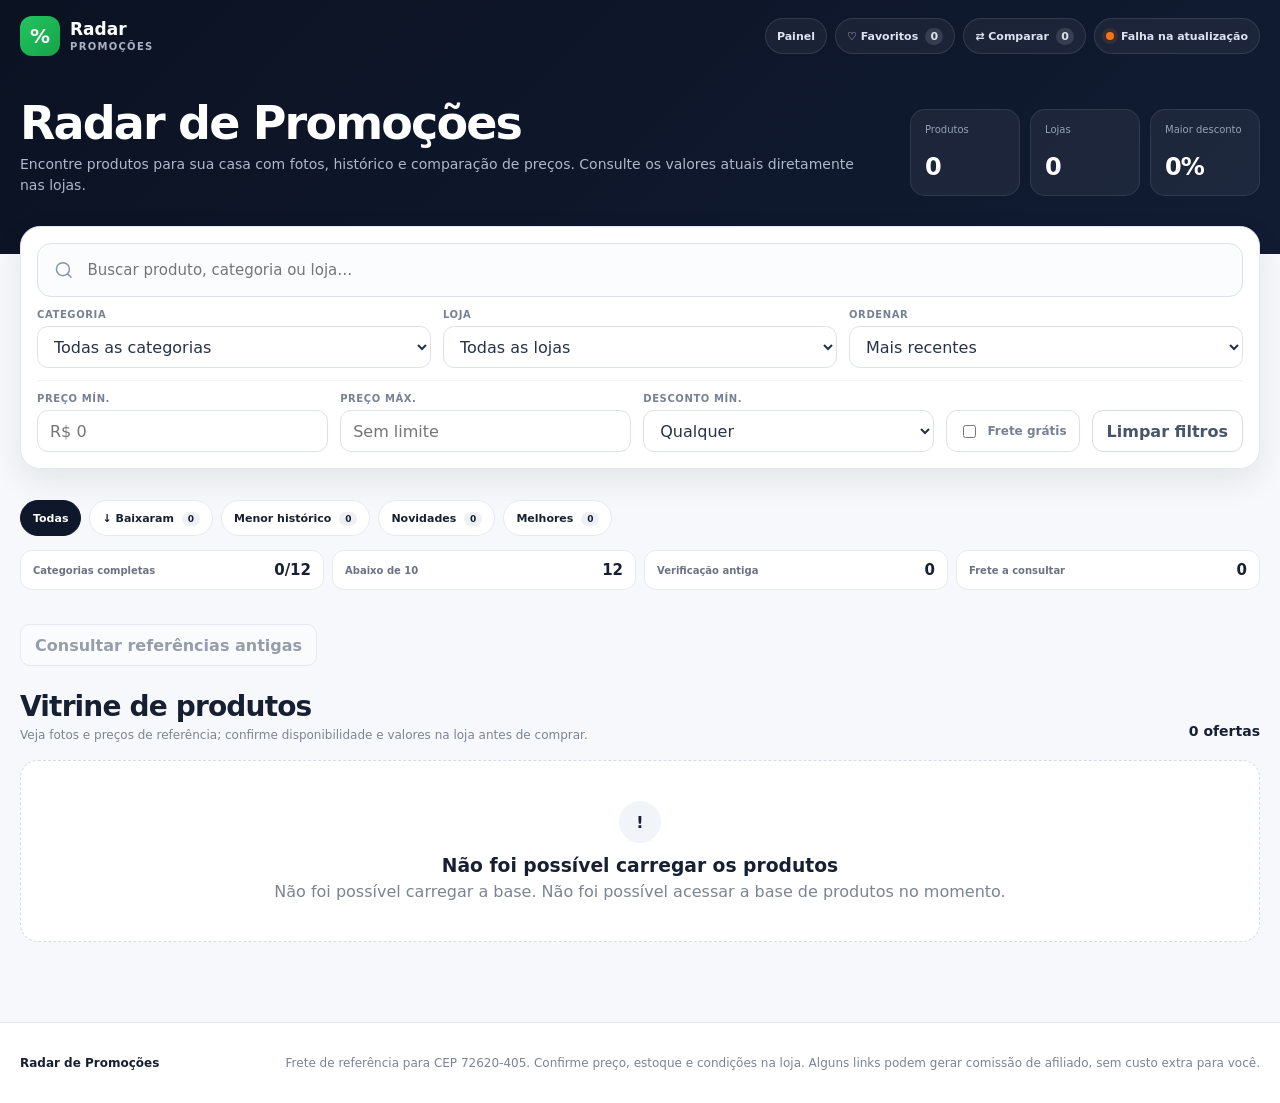
==== commit ec44fdf5: "ux: vitrine de produtos antes de qualquer link externo, cama mesa e banho como categoria" ====
--- a/public/index.html
+++ b/public/index.html
@@ -9,7 +9,7 @@
   <meta name="apple-mobile-web-app-status-bar-style" content="black-translucent" />
   <meta name="apple-mobile-web-app-title" content="Radar" />
   <title>Radar de Promoções</title>
-  <meta name="description" content="Catálogo de promoções com histórico de preço, frete, comparação e ofertas verificadas." />
+  <meta name="description" content="Encontre móveis, cama, mesa e banho, eletrônicos e produtos para casa. Fotos, preços de referência, favoritos e comparação." />
   <meta property="og:title" content="Radar de Promoções" />
   <meta property="og:description" content="Compare preço, frete, histórico e confiança da loja em um só lugar." />
   <meta property="og:type" content="website" />
@@ -18,7 +18,7 @@
   <meta name="robots" content="index,follow" />
   <link rel="manifest" href="./manifest.webmanifest" />
   <link rel="icon" href="./icon.svg" type="image/svg+xml" />
-  <link rel="stylesheet" href="./style.css?v=14" />
+  <link rel="stylesheet" href="./style.css?v=15" />
   <link rel="stylesheet" href="./enhancements.css?v=2" />
 </head>
 <body>
@@ -40,7 +40,7 @@
     <div class="container hero compact-hero">
       <div class="hero-copy">
         <h1>Radar de Promoções</h1>
-        <p>Frete de referência para CEP 72620-405 • somente 220V/bivolt nos produtos elétricos • horários de verificação sujeitos à disponibilidade.</p>
+        <p>Encontre produtos para sua casa com fotos, histórico e comparação de preços. Consulte os valores atuais diretamente nas lojas.</p>
       </div>
       <div class="hero-stats" aria-label="Resumo do catálogo">
         <div class="stat-card"><span class="stat-label">Produtos</span><strong id="statOffers">0</strong></div>
@@ -51,8 +51,6 @@
   </header>
 
   <main>
-    <section id="comparatorDiscovery" class="container comparator-discovery" aria-label="Descobrir produtos e comparar preços"></section>
-    <section id="homeDiscovery" class="container home-discovery" aria-label="Explorar móveis, cama, mesa e banho"></section>
     <section class="container discovery">
       <div class="search-panel">
         <div class="search-box">
@@ -90,7 +88,7 @@
       <div class="state-card freshness-notice hidden" id="freshnessWarning" role="status"></div>
       <button id="historicalToggle" class="secondary-button" type="button" disabled>Consultar referências antigas</button>
       <div class="section-heading">
-        <div><h2>Produtos</h2><p class="section-subtitle">Desconto, frete, histórico e confiança em um só lugar.</p></div>
+        <div><h2>Vitrine de produtos</h2><p class="section-subtitle">Veja fotos e preços de referência; confirme disponibilidade e valores na loja antes de comprar.</p></div>
         <div class="section-meta"><strong id="count">0 ofertas</strong><span id="updated"></span></div>
       </div>
       <section id="offers" class="grid"></section>
@@ -120,12 +118,10 @@
   <script src="./fetch-fallback.js?v=1"></script>
   <script src="./catalog-policy.js?v=2"></script>
   <script src="./search-engine.js?v=1"></script>
-  <script src="./app.js?v=14"></script>
+  <script src="./app.js?v=15"></script>
   <script src="./auto-refresh.js?v=1"></script>
-  <script src="./enhancements.js?v=2"></script>
-  <script src="./home-discovery.js?v=1"></script>
-  <script src="./comparator-discovery.js?v=1"></script>
-  <script>
+  <script src="./enhancements.js?v=3"></script>
+    <script>
     let installPrompt = null;
     const installButton = document.getElementById('installApp');
     if ('serviceWorker' in navigator) window.addEventListener('load', () => navigator.serviceWorker.register('/sw.js'));
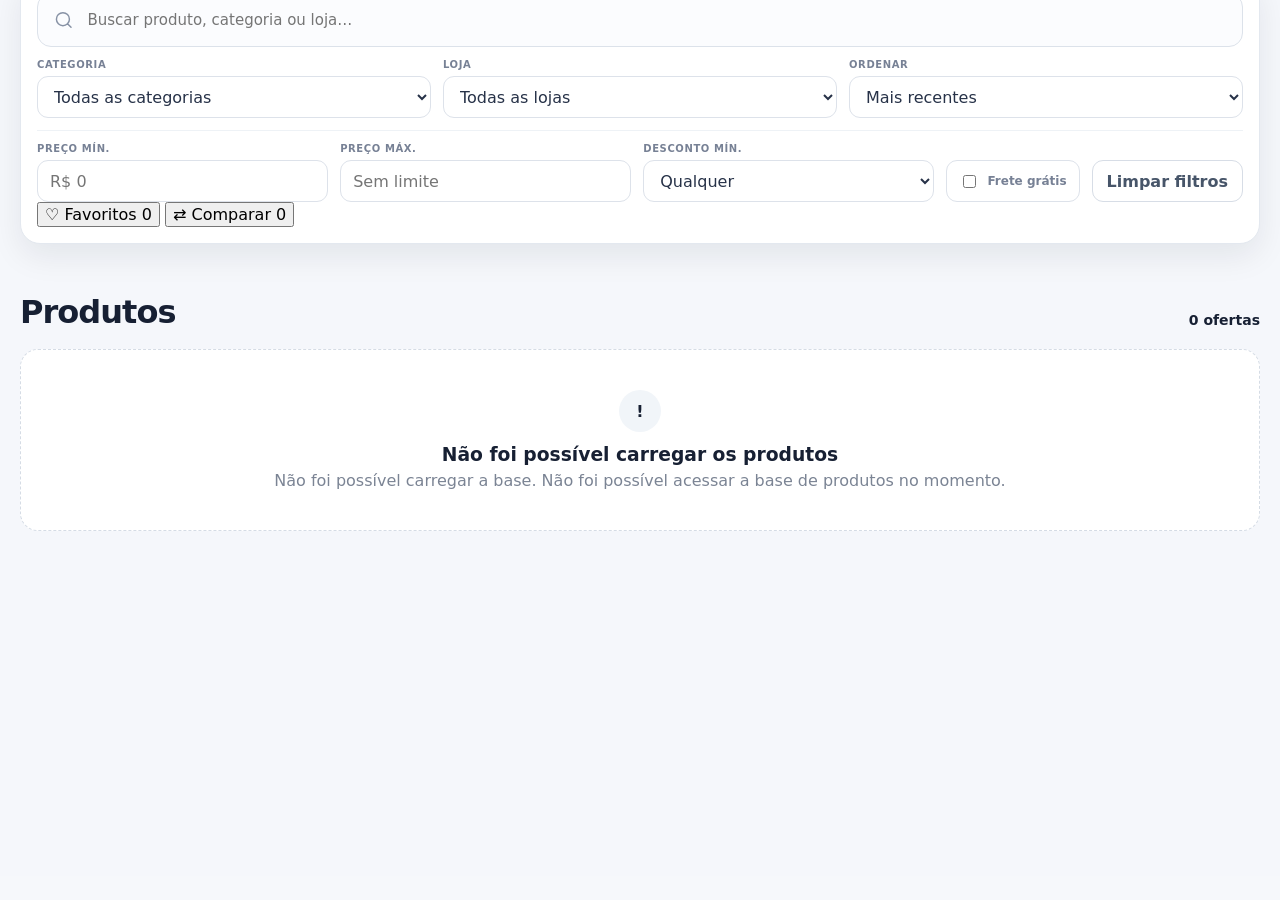
==== commit 94c134e6: "ux: remover header, cards de lojas, destaques e rodape; manter apenas filtros e grade de produtos" ====
--- a/public/index.html
+++ b/public/index.html
@@ -18,40 +18,12 @@
   <meta name="robots" content="index,follow" />
   <link rel="manifest" href="./manifest.webmanifest" />
   <link rel="icon" href="./icon.svg" type="image/svg+xml" />
-  <link rel="stylesheet" href="./style.css?v=15" />
+  <link rel="stylesheet" href="./style.css?v=16" />
   <link rel="stylesheet" href="./enhancements.css?v=2" />
 </head>
 <body>
-  <header class="site-header compact-header">
-    <div class="container nav-wrap">
-      <a class="brand" href="./" aria-label="Radar de Promoções">
-        <span class="brand-mark">%</span>
-        <span><strong>Radar</strong><small>Promoções</small></span>
-      </a>
-      <nav class="top-actions" aria-label="Ações">
-        <a class="ghost-action" href="./admin.html">Painel</a>
-        <button id="favoritesToggle" class="ghost-action" type="button">♡ Favoritos <span id="favoritesCount">0</span></button>
-        <button id="compareToggle" class="ghost-action" type="button">⇄ Comparar <span id="compareCount">0</span></button>
-        <button id="installApp" class="ghost-action hidden" type="button">Instalar app</button>
-        <div class="header-status" id="status"><span class="status-dot"></span><span>Carregando…</span></div>
-      </nav>
-    </div>
-
-    <div class="container hero compact-hero">
-      <div class="hero-copy">
-        <h1>Radar de Promoções</h1>
-        <p>Encontre produtos para sua casa com fotos, histórico e comparação de preços. Consulte os valores atuais diretamente nas lojas.</p>
-      </div>
-      <div class="hero-stats" aria-label="Resumo do catálogo">
-        <div class="stat-card"><span class="stat-label">Produtos</span><strong id="statOffers">0</strong></div>
-        <div class="stat-card"><span class="stat-label">Lojas</span><strong id="statStores">0</strong></div>
-        <div class="stat-card"><span class="stat-label">Maior desconto</span><strong id="statDiscount">0%</strong></div>
-      </div>
-    </div>
-  </header>
-
   <main>
-    <section class="container discovery">
+    <section class="container discovery" aria-label="Filtros de produtos">
       <div class="search-panel">
         <div class="search-box">
           <svg viewBox="0 0 24 24" aria-hidden="true"><path d="m21 21-4.35-4.35m2.35-5.65a8 8 0 1 1-16 0 8 8 0 0 1 16 0Z"/></svg>
@@ -80,6 +52,10 @@
           <label class="check-filter"><input id="freeShipping" type="checkbox" /><span>Frete grátis</span></label>
           <button id="clearFilters" class="clear-filter" type="button">Limpar filtros</button>
         </div>
+        <div class="filter-shortcuts" aria-label="Ações dos produtos">
+          <button id="favoritesToggle" type="button" class="filter-shortcut">♡ Favoritos <span id="favoritesCount">0</span></button>
+          <button id="compareToggle" type="button" class="filter-shortcut">⇄ Comparar <span id="compareCount">0</span></button>
+        </div>
       </div>
       <div class="category-strip-wrap"><div class="category-strip" id="categoryChips" aria-label="Categorias"></div></div>
     </section>
@@ -88,7 +64,7 @@
       <div class="state-card freshness-notice hidden" id="freshnessWarning" role="status"></div>
       <button id="historicalToggle" class="secondary-button" type="button" disabled>Consultar referências antigas</button>
       <div class="section-heading">
-        <div><h2>Vitrine de produtos</h2><p class="section-subtitle">Veja fotos e preços de referência; confirme disponibilidade e valores na loja antes de comprar.</p></div>
+        <div><h2>Produtos</h2></div>
         <div class="section-meta"><strong id="count">0 ofertas</strong><span id="updated"></span></div>
       </div>
       <section id="offers" class="grid"></section>
@@ -106,28 +82,18 @@
     </div>
   </aside>
 
-  <nav class="mobile-nav" aria-label="Navegação do app">
-    <a href="./" class="mobile-nav-item active"><span>⌂</span><small>Início</small></a>
-    <button id="mobileFavorites" class="mobile-nav-item" type="button"><span>♡</span><small>Favoritos</small></button>
-    <button id="mobileCompare" class="mobile-nav-item" type="button"><span>⇄</span><small>Comparar</small></button>
-    <a href="./admin.html" class="mobile-nav-item"><span>▦</span><small>Painel</small></a>
-  </nav>
-
-  <footer class="site-footer"><div class="container footer-inner"><strong>Radar de Promoções</strong><p>Frete de referência para CEP 72620-405. Confirme preço, estoque e condições na loja. Alguns links podem gerar comissão de afiliado, sem custo extra para você.</p></div></footer>
-
   <script src="./fetch-fallback.js?v=1"></script>
   <script src="./catalog-policy.js?v=2"></script>
   <script src="./search-engine.js?v=1"></script>
-  <script src="./app.js?v=15"></script>
+  <script src="./app.js?v=16"></script>
   <script src="./auto-refresh.js?v=1"></script>
   <script src="./enhancements.js?v=3"></script>
-    <script>
-    let installPrompt = null;
-    const installButton = document.getElementById('installApp');
-    if ('serviceWorker' in navigator) window.addEventListener('load', () => navigator.serviceWorker.register('/sw.js'));
-    window.addEventListener('beforeinstallprompt', e => { e.preventDefault(); installPrompt = e; installButton?.classList.remove('hidden'); });
-    installButton?.addEventListener('click', async () => { if (!installPrompt) return; installPrompt.prompt(); await installPrompt.userChoice; installPrompt = null; installButton.classList.add('hidden'); });
-    window.addEventListener('appinstalled', () => { installPrompt = null; installButton?.classList.add('hidden'); });
+  <script>
+    if ('serviceWorker' in navigator) {
+      window.addEventListener('load', () => {
+        navigator.serviceWorker.register('/sw.js').then(registration => registration.update()).catch(console.warn);
+      });
+    }
   </script>
 </body>
 </html>
--- a/public/style.css
+++ b/public/style.css
@@ -58,3 +58,67 @@
 .comparator-empty{color:#64748b}
 @media(max-width:980px){.comparator-grid{grid-template-columns:repeat(4,1fr)}.comparator-outlet{align-items:start;flex-direction:column}.comparator-actions{justify-content:start}}
 @media(max-width:600px){.comparator-discovery{padding:14px}.comparator-grid{grid-template-columns:repeat(2,minmax(0,1fr));max-height:235px}.comparator-category{font-size:.78rem}.comparator-action{font-size:.78rem;padding:9px 10px}}
+
+/* Vitrine principal v4 — produtos antes de conteúdo editorial */
+:root{--accent:#2563eb;--accent-soft:#eff6ff}
+body{background:#f5f7fb}
+.site-header{background:linear-gradient(116deg,#0d1930 0%,#142e4a 75%,#164e63 100%);padding-bottom:51px}
+.compact-hero{padding-top:14px;align-items:center}
+.compact-hero h1{font-size:clamp(29px,3.6vw,43px);line-height:1.08}
+.compact-hero .hero-copy p{max-width:540px}
+.discovery{margin-top:-24px}
+.offers-section{padding-top:20px}
+.section-heading h2{font-size:clamp(23px,2.8vw,32px)}
+.grid{gap:16px}
+.card{border:1px solid #e2e8f0;border-radius:16px;box-shadow:0 5px 16px rgba(15,23,42,.045)}
+.card:hover{box-shadow:0 14px 32px rgba(15,23,42,.1)}
+.image-wrap{aspect-ratio:1.25/1;background:linear-gradient(155deg,#fff,#f8fafc)}
+.product-image{padding:11px}
+.card-body{padding:15px;gap:8px}
+.product-name{font-size:14px;min-height:40px}
+.category-label{color:#34639d;font-size:10px}
+.price{font-size:22px}
+.old-price{text-decoration:none;min-height:14px;font-size:10px}
+.verified{font-size:10px}
+.verified:before{content:"i";background:#f1f5f9;color:#64748b}
+.image-disclaimer{position:absolute;bottom:10px;right:10px;background:rgba(255,255,255,.94);padding:5px 7px;border-radius:6px;color:#64748b;font-weight:700;font-size:9px;border:1px solid #e2e8f0}
+#catalogHealth{display:none!important}
+#smartViews{display:none!important}
+.freshness-notice{margin-bottom:12px;padding:10px 14px;text-align:left;border:1px solid #f6d89e;background:#fffbeb;color:#805315;font-size:12px;font-weight:600;border-radius:11px}
+#historicalToggle{display:block;min-height:30px;border:0;background:transparent;padding:3px 0 8px;margin:0 0 7px;color:#475569;font-size:12px;font-weight:700;text-decoration:underline}
+#historicalToggle:disabled{display:none}
+.tag-stale{background:#f1f5f9;border-color:#e2e8f0;color:#64748b}
+.card-actions .buy{background:#1959bb}
+.card-actions .buy:hover{background:#164ca0}
+.card .history-note{font-size:11px;line-height:1.35;color:#64748b;margin:0}
+.card .perks{flex-wrap:nowrap}
+.card .perk{font-size:10px;line-height:1.35}
+@media(max-width:760px){
+ .site-header{padding-bottom:42px}
+ .compact-hero{padding-top:10px;gap:12px}
+ .compact-hero h1{font-size:30px}
+ .compact-hero .hero-copy p{font-size:12px;line-height:1.45}
+ .hero-stats{max-width:100%}
+ .stat-card{padding:9px}
+ .stat-label{min-height:0}
+ .stat-card strong{font-size:20px}
+ .offers-section{padding-top:13px}
+ .grid{grid-template-columns:repeat(2,minmax(0,1fr));gap:10px}
+ .card{border-radius:13px}
+ .card-body{padding:11px;gap:7px}
+ .image-wrap{aspect-ratio:1/1}
+ .product-image{padding:8px}
+ .product-name{font-size:12px;line-height:1.35;min-height:49px;-webkit-line-clamp:3}
+ .store-pill{top:7px;right:7px;font-size:9px;max-width:70%;padding:5px}
+ .favorite-button{left:7px;bottom:7px;width:30px;height:30px}
+ .price{font-size:19px}
+ .old-price{font-size:10px}
+ .section-heading{gap:5px}
+ .section-heading h2{font-size:24px}
+ .card-actions{grid-template-columns:1fr}
+ .card-actions .details,.card-actions .buy{min-height:36px;font-size:11px}
+ .tag{font-size:8px}
+ .card .perk{font-size:9px;padding:5px}
+ .card .verified{font-size:9px}
+ .card .history-note{font-size:10px}
+}
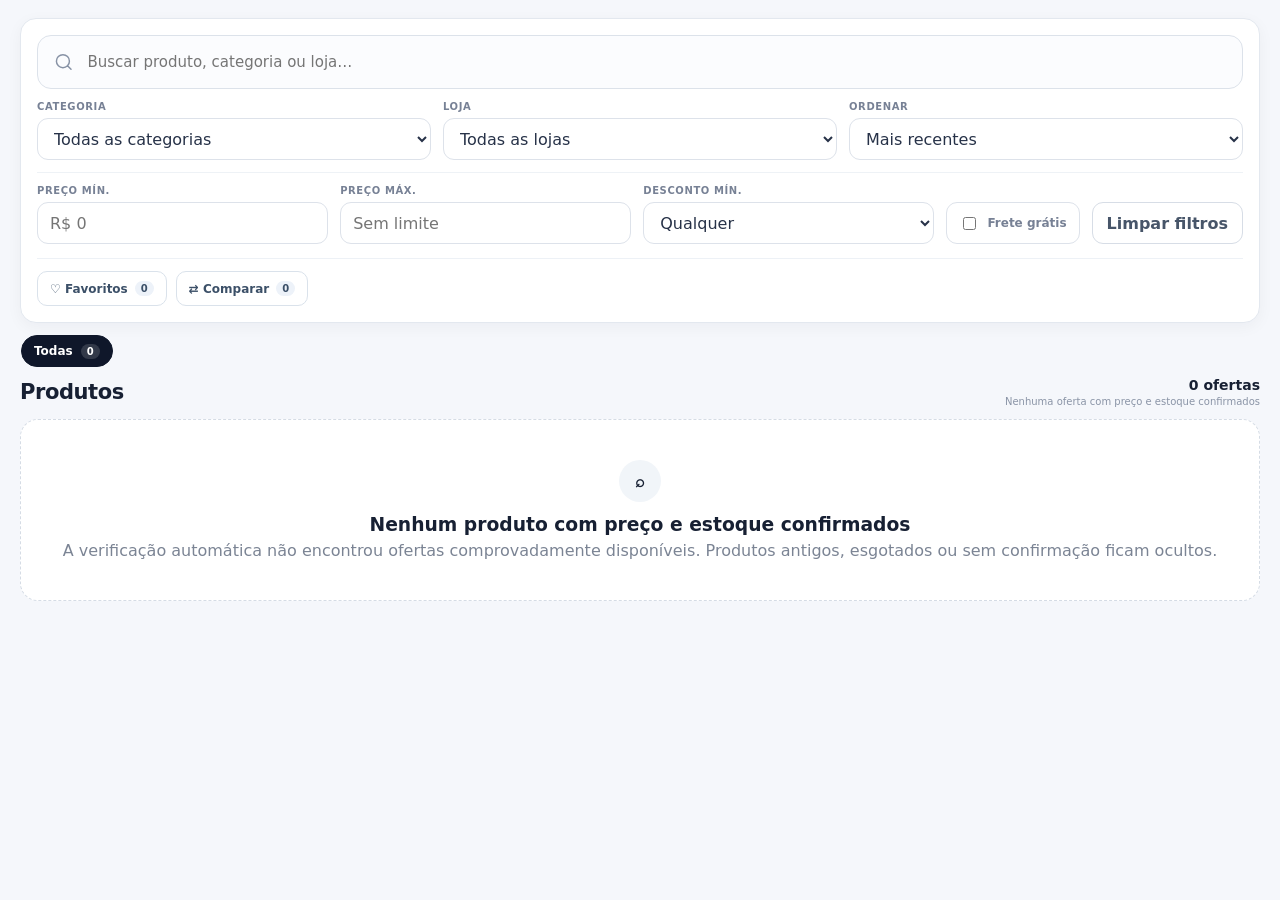
==== commit ef2b5a7b: "ux: retirar acesso a referencias antigas; mostrar apenas produtos confirmados" ====
--- a/public/index.html
+++ b/public/index.html
@@ -9,7 +9,7 @@
   <meta name="apple-mobile-web-app-status-bar-style" content="black-translucent" />
   <meta name="apple-mobile-web-app-title" content="Radar" />
   <title>Radar de Promoções</title>
-  <meta name="description" content="Encontre móveis, cama, mesa e banho, eletrônicos e produtos para casa. Fotos, preços de referência, favoritos e comparação." />
+  <meta name="description" content="Produtos com preço e estoque confirmados recentemente nas lojas. Itens esgotados ou sem confirmação são removidos da vitrine." />
   <meta property="og:title" content="Radar de Promoções" />
   <meta property="og:description" content="Compare preço, frete, histórico e confiança da loja em um só lugar." />
   <meta property="og:type" content="website" />
@@ -61,8 +61,6 @@
     </section>
 
     <section class="container offers-section">
-      <div class="state-card freshness-notice hidden" id="freshnessWarning" role="status"></div>
-      <button id="historicalToggle" class="secondary-button" type="button" disabled>Consultar referências antigas</button>
       <div class="section-heading">
         <div><h2>Produtos</h2></div>
         <div class="section-meta"><strong id="count">0 ofertas</strong><span id="updated"></span></div>
@@ -82,12 +80,11 @@
     </div>
   </aside>
 
-  <script src="./fetch-fallback.js?v=1"></script>
-  <script src="./catalog-policy.js?v=2"></script>
+  <script src="./catalog-policy.js?v=3"></script>
   <script src="./search-engine.js?v=1"></script>
-  <script src="./app.js?v=16"></script>
+  <script src="./app.js?v=17"></script>
   <script src="./auto-refresh.js?v=1"></script>
-  <script src="./enhancements.js?v=3"></script>
+  <script src="./enhancements.js?v=4"></script>
   <script>
     if ('serviceWorker' in navigator) {
       window.addEventListener('load', () => {
--- a/public/style.css
+++ b/public/style.css
@@ -122,3 +122,41 @@
  .card .verified{font-size:9px}
  .card .history-note{font-size:10px}
 }
+
+/* Homepage minimalista: somente painel de filtros e vitrine */
+body{min-height:100vh}
+main{padding-top:18px;padding-bottom:32px}
+.discovery{position:static;margin-top:0;z-index:auto}
+.search-panel{border-radius:16px;padding:16px;box-shadow:0 4px 16px rgba(15,23,42,.045)}
+.filter-shortcuts{display:flex;gap:9px;align-items:center;margin-top:14px;padding-top:12px;border-top:1px solid #edf1f6}
+.filter-shortcut{display:inline-flex;align-items:center;gap:7px;min-height:35px;padding:6px 12px;border-radius:10px;border:1px solid #dae2eb;background:#fff;color:#3c5068;font-size:12px;font-weight:750;cursor:pointer}
+.filter-shortcut:hover,.filter-shortcut.active{background:#ecf4ff;border-color:#a8c8f1;color:#144d9c}
+.filter-shortcut span{display:inline-grid;place-items:center;min-width:19px;padding:2px 5px;border-radius:12px;background:#edf2f9;font-size:10px}
+.category-strip{padding:12px 1px 2px}
+.offers-section{padding:8px 0 38px}
+.section-heading{margin-bottom:12px;align-items:center}
+.section-heading h2{font-size:21px;letter-spacing:-.02em}
+.section-meta span{font-size:10px}
+.smart-tools{display:none!important}
+.freshness-notice{margin-top:5px}
+@media(max-width:760px){
+  main{padding-top:10px}
+  .search-panel{padding:12px;border-radius:13px}
+  .filter-shortcuts{margin-top:10px;padding-top:9px}
+  .offers-section{padding-top:8px}
+  .section-heading{align-items:center;flex-direction:row;gap:8px}
+  .section-heading h2{font-size:20px}
+  .section-meta{justify-items:end;text-align:right}
+}
+@media(max-width:480px){
+  .filter-shortcuts{display:grid;grid-template-columns:1fr 1fr}
+  .filter-shortcut{justify-content:center;padding:6px}
+  .section-heading h2{font-size:18px}
+  .section-meta strong{font-size:11px}
+  .section-meta span{font-size:9px}
+}
+@media(prefers-color-scheme:dark){
+  .filter-shortcut{background:#16181c;color:#e5e7eb;border-color:#343a46}
+  .filter-shortcut.active,.filter-shortcut:hover{background:#1e3b60;color:#e2f2ff;border-color:#487bae}
+  .filter-shortcut span{background:#303846;color:inherit}
+}
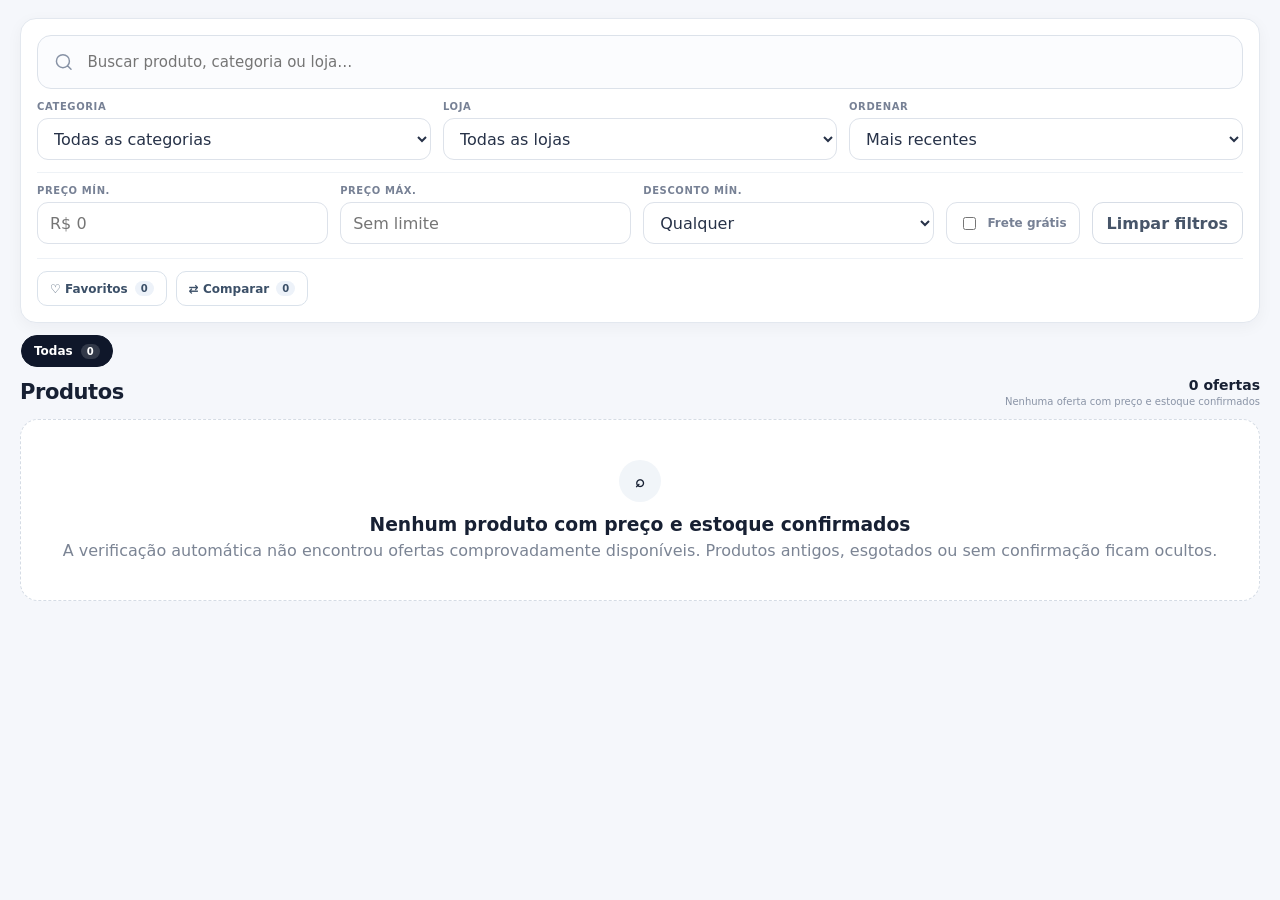
==== commit d236fbdd: "feat: comparar o mesmo modelo entre lojas somente com identidade verificada" ====
--- a/public/index.html
+++ b/public/index.html
@@ -82,7 +82,8 @@
 
   <script src="./catalog-policy.js?v=3"></script>
   <script src="./search-engine.js?v=1"></script>
-  <script src="./app.js?v=17"></script>
+  <script src="./product-identity.js?v=1"></script>
+  <script src="./app.js?v=18"></script>
   <script src="./auto-refresh.js?v=1"></script>
   <script src="./enhancements.js?v=4"></script>
   <script>
